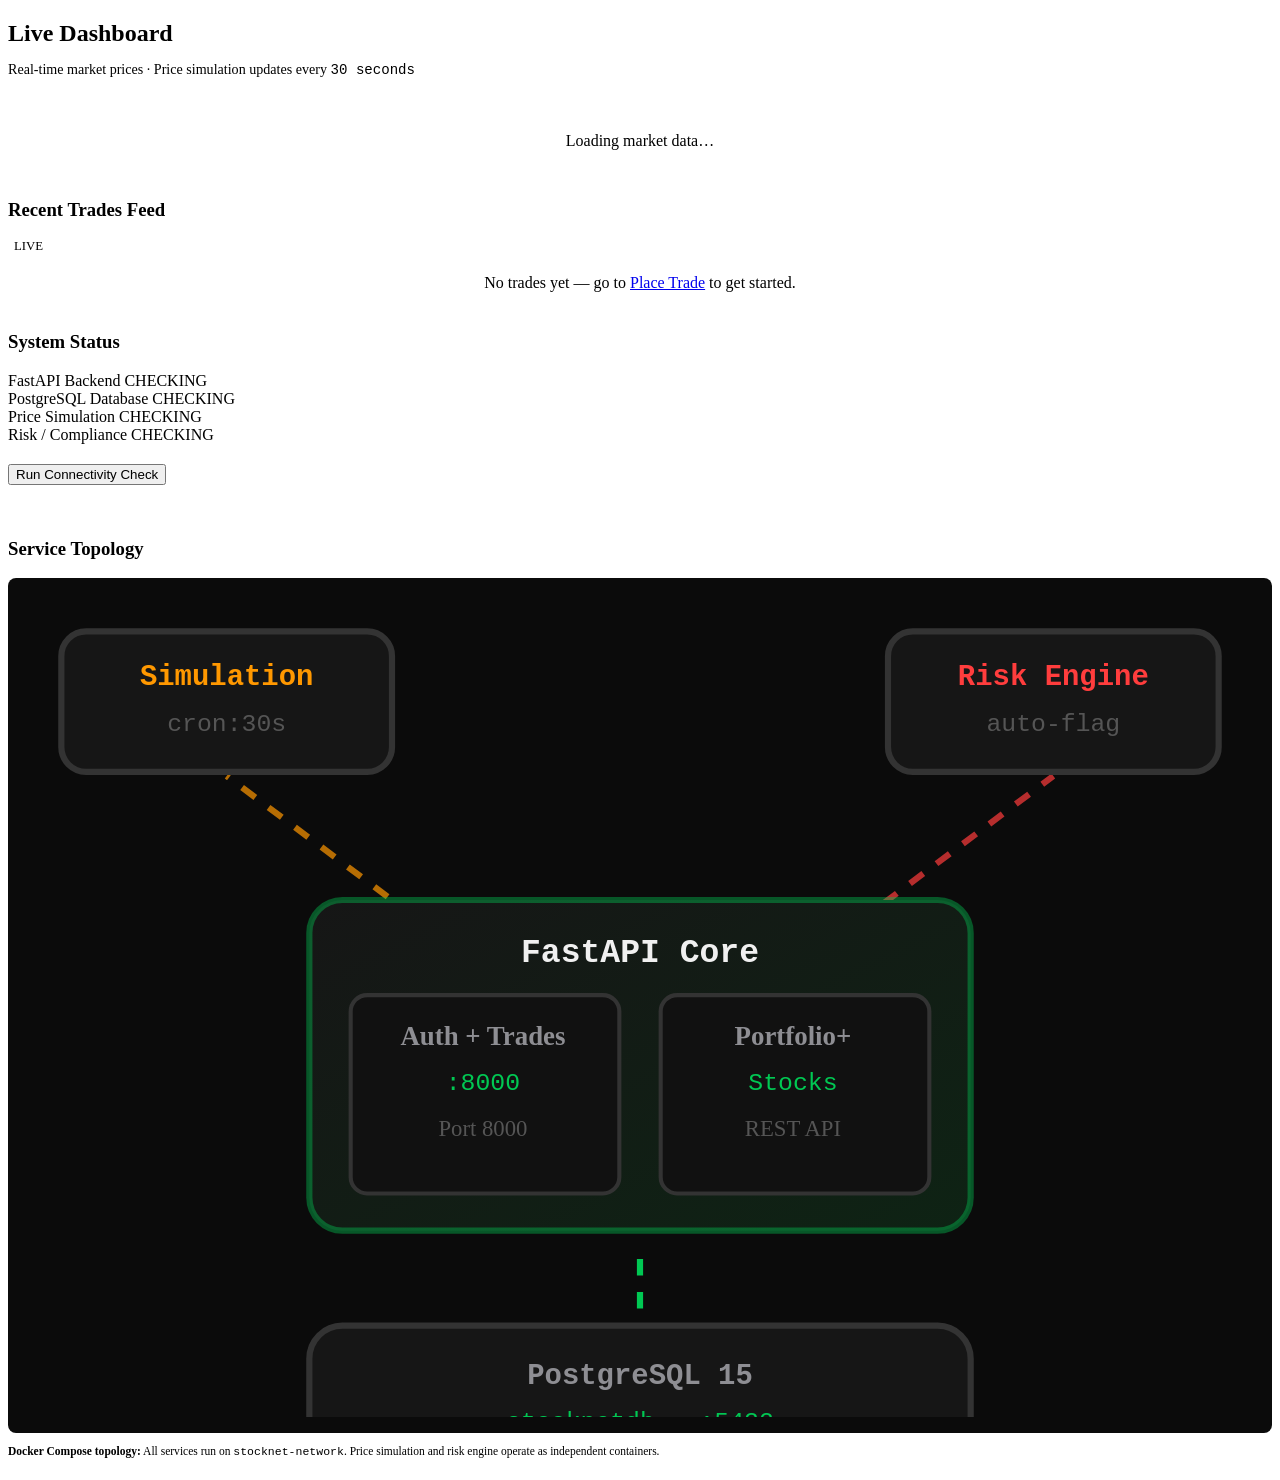
==== backend/static/index.html @ 2f6a12e6 "add fastapi functionality" ====
<!DOCTYPE html>
<html lang="en">
<head>
  <meta charset="UTF-8">
  <meta name="viewport" content="width=device-width, initial-scale=1.0">
  <meta name="description" content="StockNet Dashboard — live market prices, recent trades, and system status.">
  <title>StockNet — Dashboard</title>
  <link rel="stylesheet" href="/static/app.css">
</head>
<body>

  <div id="navbar-placeholder"></div>
  <div id="ticker-placeholder"></div>

  <main class="container">
    <header style="margin-bottom:24px;">
      <h2 style="font-family:var(--font-heading);margin-bottom:4px;">Live Dashboard</h2>
      <p style="color:var(--text-muted);font-size:0.88rem;">
        Real-time market prices · Price simulation updates every <code style="color:var(--green);">30 seconds</code>
      </p>
    </header>

    <!-- Market Overview Cards -->
    <section class="grid-market" id="market-grid">
      <div class="card" style="grid-column:1/-1;text-align:center;padding:30px;color:var(--text-muted);">
        Loading market data…
      </div>
    </section>

    <!-- Dashboard Split: Trades Feed + System Status -->
    <div class="grid-dashboard">

      <!-- Left: Recent Trades Feed -->
      <section class="panel">
        <div class="panel-header">
          <h3 class="panel-title">Recent Trades Feed</h3>
          <span style="font-size:0.8rem;color:var(--text-muted);display:flex;align-items:center;gap:6px;">
            <span class="live-pulse"></span> LIVE
          </span>
        </div>
        <div class="feed-list" id="trades-feed">
          <div style="padding:20px;text-align:center;color:var(--text-muted);">No trades yet — go to <a href="/place-trade">Place Trade</a> to get started.</div>
        </div>
      </section>

      <!-- Right: System Status + Architecture -->
      <aside style="display:flex;flex-direction:column;gap:20px;">

        <!-- System Status -->
        <section class="panel" style="margin-bottom:0;">
          <div class="panel-header">
            <h3 class="panel-title">System Status</h3>
          </div>
          <div class="status-list" style="margin-bottom:20px;">
            <div class="status-item">
              <span class="status-label">FastAPI Backend</span>
              <span class="badge badge-up" id="badge-api">CHECKING</span>
            </div>
            <div class="status-item">
              <span class="status-label">PostgreSQL Database</span>
              <span class="badge" id="badge-db">CHECKING</span>
            </div>
            <div class="status-item">
              <span class="status-label">Price Simulation</span>
              <span class="badge" id="badge-sim">CHECKING</span>
            </div>
            <div class="status-item">
              <span class="status-label">Risk / Compliance</span>
              <span class="badge" id="badge-risk">CHECKING</span>
            </div>
          </div>
          <button id="btn-health" class="btn-primary">Run Connectivity Check</button>
          <div id="health-result" class="alert-banner" style="margin-top:14px;">
            <div class="alert-title" id="health-title"></div>
            <div class="alert-desc" id="health-desc"></div>
          </div>
        </section>

        <!-- VPC Topology SVG -->
        <section class="panel">
          <div class="panel-header">
            <h3 class="panel-title">Service Topology</h3>
          </div>
          <div style="background:#0b0b0b;border:1px solid var(--border);border-radius:8px;padding:12px;">
            <svg viewBox="0 0 300 200" width="100%" height="auto">
              <defs>
                <linearGradient id="hub-grad" x1="0%" y1="0%" x2="100%" y2="100%">
                  <stop offset="0%" stop-color="#161616"/>
                  <stop offset="100%" stop-color="#0e2314"/>
                </linearGradient>
              </defs>
              <!-- Connections -->
              <path d="M 50 45 L 110 90"  stroke="#ff9800" stroke-width="1.5" stroke-dasharray="4 4" fill="none" opacity="0.7">
                <animate attributeName="stroke-dashoffset" from="0" to="20" dur="1.5s" repeatCount="indefinite"/>
              </path>
              <path d="M 250 45 L 190 90" stroke="#ff3d3d" stroke-width="1.5" stroke-dasharray="4 4" fill="none" opacity="0.7">
                <animate attributeName="stroke-dashoffset" from="20" to="0" dur="1.5s" repeatCount="indefinite"/>
              </path>
              <path d="M 150 158 L 150 178" stroke="#00c853" stroke-width="1.5" stroke-dasharray="4 4" fill="none">
                <animate attributeName="stroke-dashoffset" from="0" to="20" dur="1.2s" repeatCount="indefinite"/>
              </path>
              <!-- Simulation Node -->
              <rect x="10" y="10" width="80" height="34" rx="6" fill="#161616" stroke="#333" stroke-width="1.5"/>
              <text x="50" y="23" text-anchor="middle" fill="#ff9800" font-size="7" font-family="monospace" font-weight="600">Simulation</text>
              <text x="50" y="34" text-anchor="middle" fill="#555" font-size="6" font-family="monospace">cron:30s</text>
              <!-- Risk Node -->
              <rect x="210" y="10" width="80" height="34" rx="6" fill="#161616" stroke="#333" stroke-width="1.5"/>
              <text x="250" y="23" text-anchor="middle" fill="#ff3d3d" font-size="7" font-family="monospace" font-weight="600">Risk Engine</text>
              <text x="250" y="34" text-anchor="middle" fill="#555" font-size="6" font-family="monospace">auto-flag</text>
              <!-- FastAPI Hub -->
              <rect x="70" y="75" width="160" height="80" rx="8" fill="url(#hub-grad)" stroke="rgba(0,200,83,0.4)" stroke-width="1.5"/>
              <text x="150" y="90" text-anchor="middle" fill="#f0f0f0" font-size="8" font-family="monospace" font-weight="700">FastAPI Core</text>
              <rect x="80" y="98" width="65" height="48" rx="4" fill="#111" stroke="#333"/>
              <text x="112" y="110" text-anchor="middle" fill="#8e8e93" font-size="6.5" font-weight="600">Auth + Trades</text>
              <text x="112" y="121" text-anchor="middle" fill="#00c853" font-size="6" font-family="monospace">:8000</text>
              <text x="112" y="132" text-anchor="middle" fill="#555" font-size="5.5">Port 8000</text>
              <rect x="155" y="98" width="65" height="48" rx="4" fill="#111" stroke="#333"/>
              <text x="187" y="110" text-anchor="middle" fill="#8e8e93" font-size="6.5" font-weight="600">Portfolio+</text>
              <text x="187" y="121" text-anchor="middle" fill="#00c853" font-size="6" font-family="monospace">Stocks</text>
              <text x="187" y="132" text-anchor="middle" fill="#555" font-size="5.5">REST API</text>
              <!-- DB Node -->
              <rect x="70" y="178" width="160" height="34" rx="8" fill="#161616" stroke="#333" stroke-width="1.5"/>
              <text x="150" y="192" text-anchor="middle" fill="#8e8e93" font-size="7" font-family="monospace" font-weight="600">PostgreSQL 15</text>
              <text x="150" y="203" text-anchor="middle" fill="#00c853" font-size="6" font-family="monospace">stocknetdb · :5432</text>
            </svg>
          </div>
          <p style="font-size:0.72rem;color:var(--text-muted);margin-top:10px;line-height:1.5;">
            <strong style="color:var(--text-primary);">Docker Compose topology:</strong>
            All services run on <code style="color:var(--green);">stocknet-network</code>. Price simulation and risk engine operate as independent containers.
          </p>
        </section>

      </aside>
    </div>
  </main>

  <div id="toast"></div>
  <script src="/static/app.js"></script>
  <script>
    let allStocks = [];

    async function loadDashboard(user) {
      // Stocks
      try {
        allStocks = await api('/stocks');
        renderStockCards(allStocks);
      } catch (e) {
        console.error('Failed to load stocks', e);
      }

      // Recent trades
      try {
        const txns = await api('/transactions?limit=10');
        renderTradesFeed(txns);
      } catch {}

      // Health check
      runSoftHealthCheck();
    }

    function renderStockCards(stocks) {
      const grid = document.getElementById('market-grid');
      if (!stocks.length) { grid.innerHTML = '<div class="card" style="text-align:center;color:var(--text-muted);">No stocks found.</div>'; return; }

      grid.innerHTML = stocks.map(s => `
        <div class="card stock-card" onclick="window.location='/place-trade'">
          <div class="card-title">${s.symbol}</div>
          <div style="font-size:0.75rem;color:var(--text-muted);margin-bottom:10px;white-space:nowrap;overflow:hidden;text-overflow:ellipsis;">${s.company_name}</div>
          <div class="card-value mono">₹${formatNum(s.current_price)}</div>
          <div class="card-change">
            <span style="color:var(--text-muted);font-size:0.78rem;">Simulated · Live</span>
          </div>
        </div>
      `).join('');
    }

    function renderTradesFeed(txns) {
      const feed = document.getElementById('trades-feed');
      if (!txns || txns.length === 0) {
        feed.innerHTML = `<div style="padding:20px;text-align:center;color:var(--text-muted);">No trades yet — go to <a href="/place-trade">Place Trade</a> to get started.</div>`;
        return;
      }
      feed.innerHTML = txns.map(t => {
        const sideCls = t.type === 'BUY' ? 'badge-buy' : 'badge-sell';
        return `
          <div class="feed-item">
            <div class="feed-details">
              <span class="feed-title">${t.symbol}</span>
              <span class="feed-subtitle">
                <span class="badge ${sideCls}" style="padding:2px 7px;font-size:0.65rem;">${t.type}</span>
                &nbsp;<span class="mono">${t.quantity} shares</span>
              </span>
            </div>
            <div style="display:flex;align-items:center;gap:14px;">
              <span class="badge ${t.risk_status === 'FLAGGED' ? 'badge-flagged' : 'badge-clear'}" style="font-size:0.65rem;">${t.risk_status || 'OK'}</span>
              <div class="feed-metric">
                <div class="feed-price">₹${formatNum(t.price)}</div>
                <div class="feed-time">${formatDate(t.timestamp)}</div>
              </div>
            </div>
          </div>
        `;
      }).join('');
    }

    async function runSoftHealthCheck() {
      try {
        const h = await api('/health');
        setStatus('badge-api', h.status === 'ok' ? 'UP' : 'DOWN', h.status === 'ok');
        setStatus('badge-db', 'UP', true);
        setStatus('badge-sim', 'RUNNING', true);
        setStatus('badge-risk', 'ACTIVE', true);
      } catch {
        ['badge-api','badge-db','badge-sim','badge-risk'].forEach(id => setStatus(id, 'DOWN', false));
      }
    }

    function setStatus(id, label, up) {
      const el = document.getElementById(id);
      if (!el) return;
      el.textContent = label;
      el.className = `badge ${up ? 'badge-up' : 'badge-down'}`;
    }

    document.getElementById('btn-health').addEventListener('click', async () => {
      const btn = document.getElementById('btn-health');
      const resultEl = document.getElementById('health-result');
      const titleEl  = document.getElementById('health-title');
      const descEl   = document.getElementById('health-desc');
      btn.disabled = true; btn.textContent = 'Checking…'; resultEl.style.display = 'none';

      try {
        const h = await api('/health');
        await runSoftHealthCheck();
        resultEl.style.display = 'block';
        resultEl.className = 'alert-banner alert-banner-success';
        titleEl.textContent = '⚡ All Systems Operational';
        descEl.innerHTML = `<strong>Backend:</strong> ${h.service} · <strong>Status:</strong> ${h.status}<br>Database, Risk Engine, and Simulation containers are all ONLINE.`;
      } catch {
        resultEl.style.display = 'block';
        resultEl.className = 'alert-banner alert-banner-warning';
        titleEl.textContent = '⚠️ Connectivity Issue';
        descEl.textContent = 'Could not reach the backend API. Ensure Docker containers are running.';
      } finally {
        btn.disabled = false; btn.textContent = 'Run Connectivity Check';
      }
    });

    document.addEventListener('DOMContentLoaded', async () => {
      const user = await initPage('index.html');
      if (user) await loadDashboard(user);
    });
  </script>
</body>
</html>
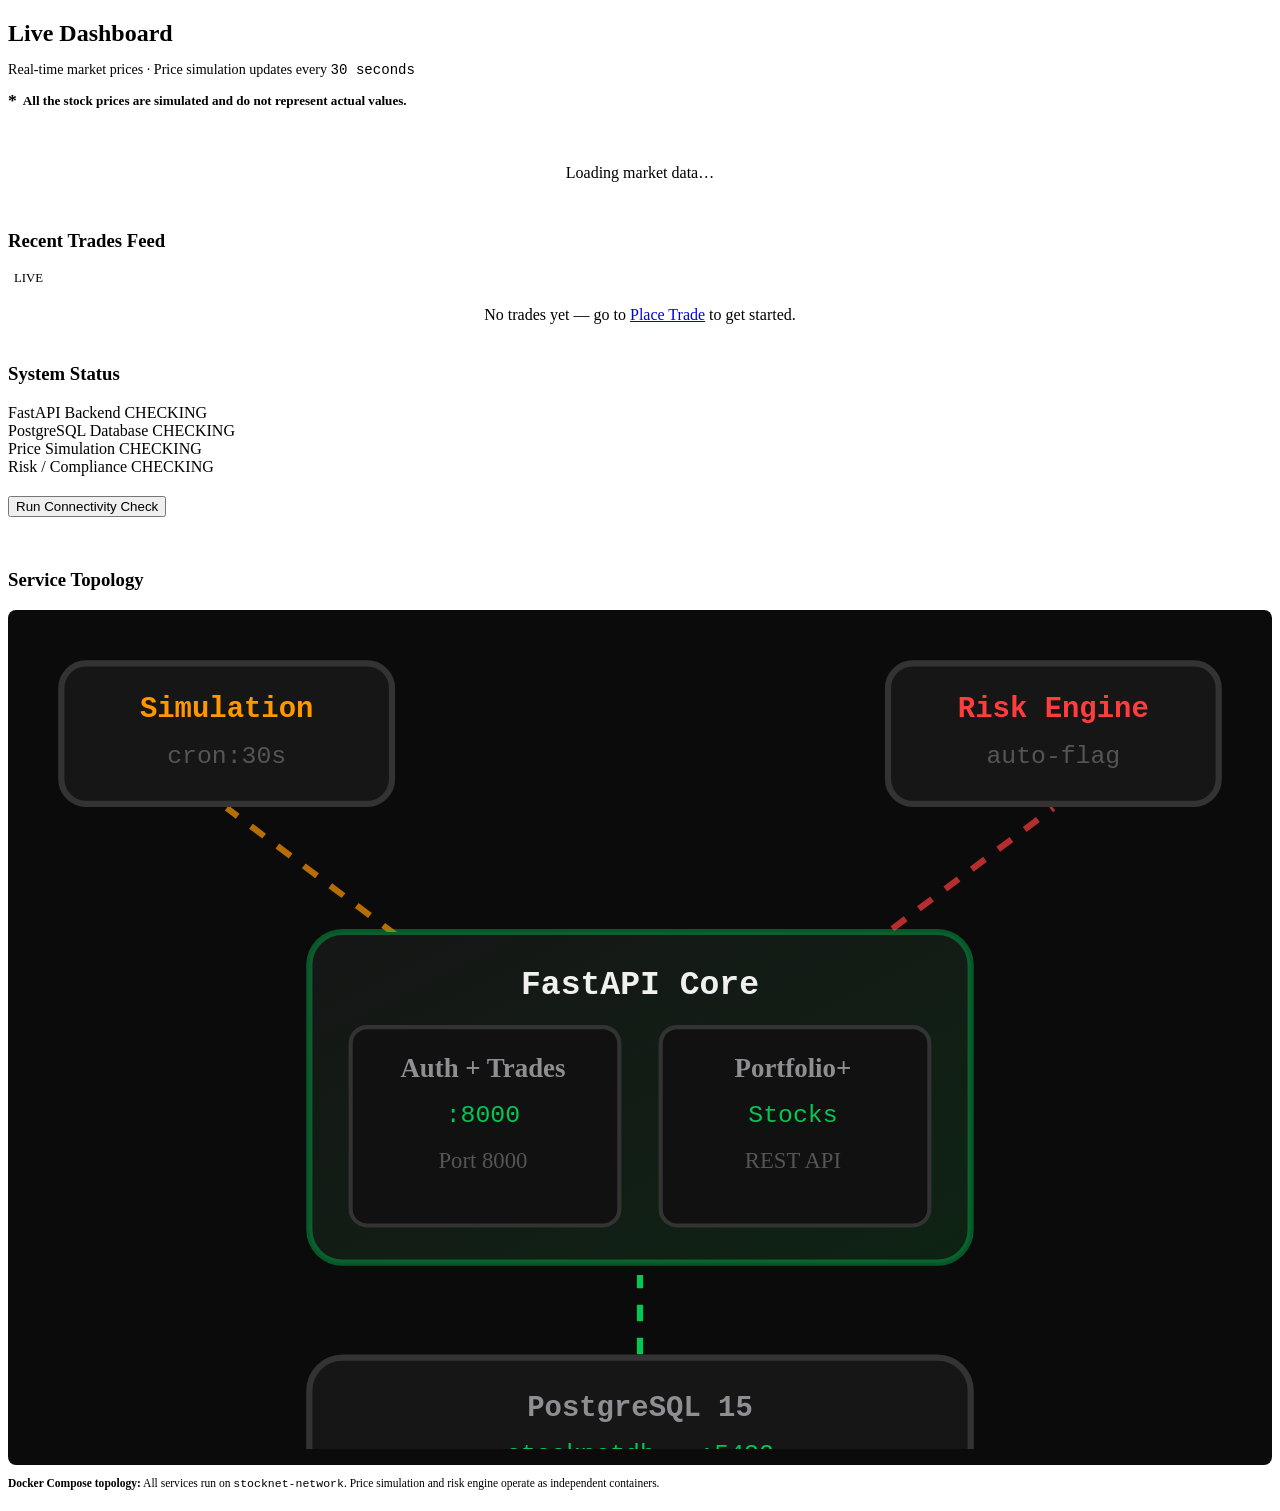
==== commit 559690ba: "update backend fully functional" ====
--- a/backend/static/index.html
+++ b/backend/static/index.html
@@ -5,7 +5,7 @@
   <meta name="viewport" content="width=device-width, initial-scale=1.0">
   <meta name="description" content="StockNet Dashboard — live market prices, recent trades, and system status.">
   <title>StockNet — Dashboard</title>
-  <link rel="stylesheet" href="/static/app.css">
+  <link rel="stylesheet" href="/static/app.css?v=2">
 </head>
 <body>
 
@@ -18,7 +18,20 @@
       <p style="color:var(--text-muted);font-size:0.88rem;">
         Real-time market prices · Price simulation updates every <code style="color:var(--green);">30 seconds</code>
       </p>
+      <p style="color:var(--red);font-size:0.82rem;font-weight:600;margin-top:6px;display:flex;align-items:center;gap:6px;">
+        <span style="font-size:1.1rem;line-height:1;">*</span> All the stock prices are simulated and do not represent actual values.
+      </p>
     </header>
+
+    <!-- My Watchlist Section -->
+    <section class="panel" id="watchlist-panel" style="display:none;margin-bottom:24px;">
+      <div class="panel-header">
+        <h3 class="panel-title">My Watchlist</h3>
+      </div>
+      <div class="grid-market" id="watchlist-grid" style="margin-top:14px;border:none;padding:0;">
+        <!-- Watchlisted stock cards go here -->
+      </div>
+    </section>
 
     <!-- Market Overview Cards -->
     <section class="grid-market" id="market-grid">
@@ -135,11 +148,21 @@
   </main>
 
   <div id="toast"></div>
-  <script src="/static/app.js"></script>
+  <script src="/static/app.js?v=2"></script>
   <script>
     let allStocks = [];
+    let watchedStockIds = new Set();
 
     async function loadDashboard(user) {
+      // Watchlist
+      try {
+        const wl = await getWatchlist();
+        watchedStockIds = new Set(wl.map(s => s.id));
+        renderWatchlist(wl);
+      } catch (e) {
+        console.error('Failed to load watchlist', e);
+      }
+
       // Stocks
       try {
         allStocks = await api('/stocks');
@@ -158,20 +181,53 @@
       runSoftHealthCheck();
     }
 
+    function createStockCardHTML(s, isWatched) {
+      const starIcon = isWatched ? '★' : '☆';
+      const starColor = isWatched ? '#e9a115' : 'var(--text-muted)';
+      const starClass = isWatched ? 'star-btn watched' : 'star-btn';
+      return `
+        <div class="card stock-card" style="position:relative;">
+          <button class="${starClass}" onclick="handleStarClick(event, ${s.id})" style="position:absolute;top:10px;right:10px;background:none;border:none;color:${starColor};font-size:1.25rem;cursor:pointer;z-index:2;line-height:1;outline:none;padding:2px;">${starIcon}</button>
+          <div onclick="window.location='/place-trade?stock_id=${s.id}'" style="cursor:pointer;">
+            <div class="card-title">${s.symbol}</div>
+            <div style="font-size:0.75rem;color:var(--text-muted);margin-bottom:10px;white-space:nowrap;overflow:hidden;text-overflow:ellipsis;padding-right:24px;">${s.company_name}</div>
+            <div class="card-value mono">₹${formatNum(s.current_price)}</div>
+            <div class="card-change">
+              <span style="color:var(--green);font-size:0.78rem;font-weight:600;">LIVE</span>
+            </div>
+          </div>
+        </div>
+      `;
+    }
+
     function renderStockCards(stocks) {
       const grid = document.getElementById('market-grid');
       if (!stocks.length) { grid.innerHTML = '<div class="card" style="text-align:center;color:var(--text-muted);">No stocks found.</div>'; return; }
 
-      grid.innerHTML = stocks.map(s => `
-        <div class="card stock-card" onclick="window.location='/place-trade'">
-          <div class="card-title">${s.symbol}</div>
-          <div style="font-size:0.75rem;color:var(--text-muted);margin-bottom:10px;white-space:nowrap;overflow:hidden;text-overflow:ellipsis;">${s.company_name}</div>
-          <div class="card-value mono">₹${formatNum(s.current_price)}</div>
-          <div class="card-change">
-            <span style="color:var(--text-muted);font-size:0.78rem;">Simulated · Live</span>
-          </div>
-        </div>
-      `).join('');
+      grid.innerHTML = stocks.map(s => createStockCardHTML(s, watchedStockIds.has(s.id))).join('');
+    }
+
+    function renderWatchlist(wl) {
+      const panel = document.getElementById('watchlist-panel');
+      const grid = document.getElementById('watchlist-grid');
+      if (!wl || wl.length === 0) {
+        panel.style.display = 'none';
+        return;
+      }
+      panel.style.display = 'block';
+      grid.innerHTML = wl.map(s => createStockCardHTML(s, true)).join('');
+    }
+
+    async function handleStarClick(e, stockId) {
+      e.stopPropagation();
+      try {
+        const res = await toggleWatchlist(stockId);
+        showToast(res.message, 'success');
+        const user = await getCurrentUser();
+        if (user) await loadDashboard(user);
+      } catch (err) {
+        showToast('Failed to toggle watchlist: ' + err.message, 'error');
+      }
     }
 
     function renderTradesFeed(txns) {
